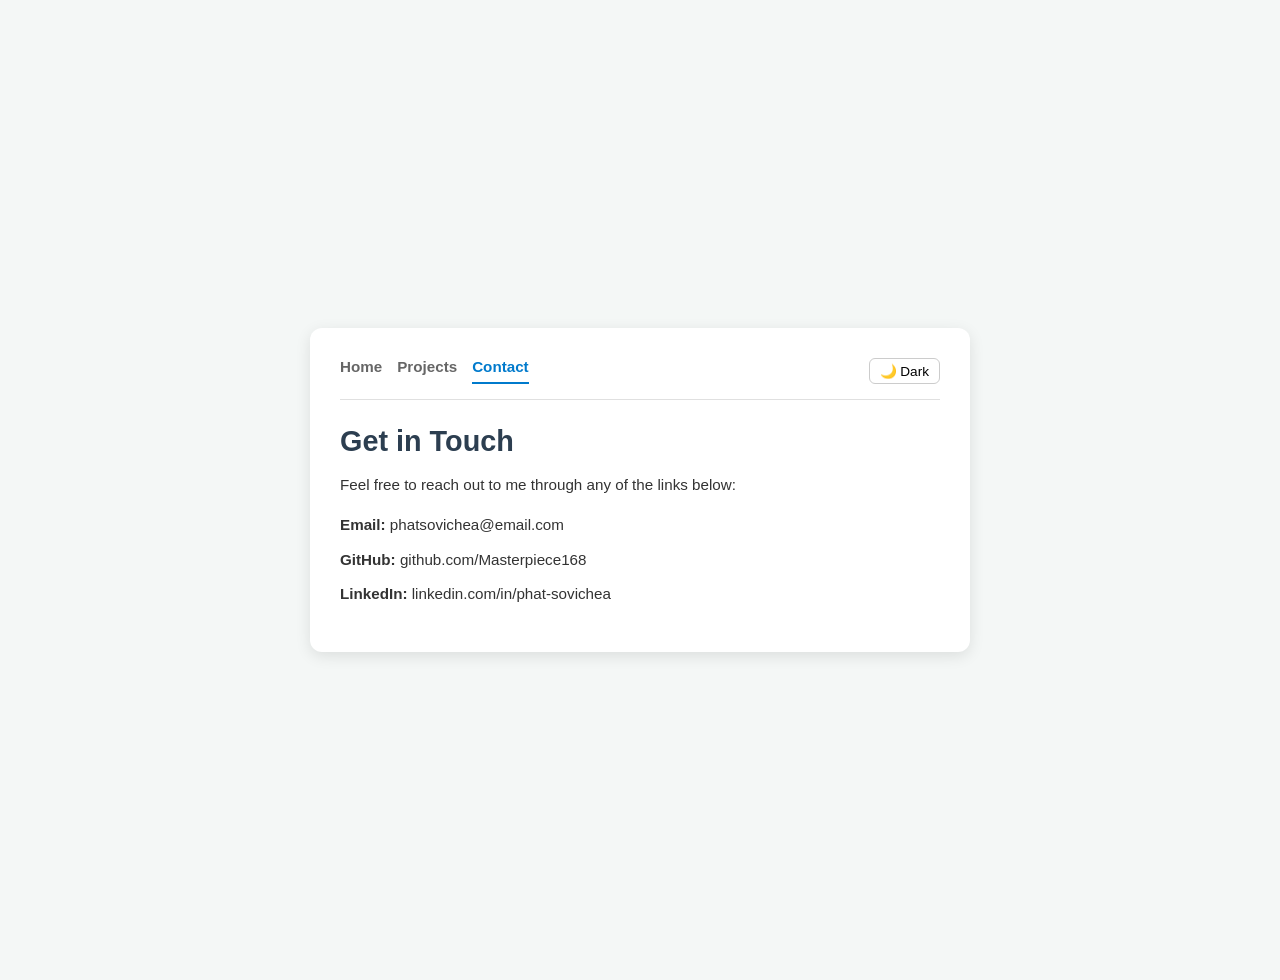
==== contact.html @ 4f184385 "Added dark mode feature" ====
<!DOCTYPE html>
<html lang="en">
<head>
    <meta charset="UTF-8">
    <meta name="viewport" content="width=device-width, initial-scale=1.0">
    <title>My Portfolio | Contact</title>
    <link rel="stylesheet" href="style.css">
</head>
<body>

    <div class="portfolio-card">
        <header>
            <nav class="navbar">
                <a href="index.html">Home</a>
                <a href="projects.html">Projects</a>
                <a href="contact.html" class="active">Contact</a>
                <button id="theme-toggle" class="theme-btn">🌙 Dark</button>
            </nav>
            <h1>Get in Touch</h1>
        </header>

        <main>
            <section>
                <p>Feel free to reach out to me through any of the links below:</p>
                <ul class="contact-links">
                    <li><strong>Email:</strong> phatsovichea@email.com</li>
                    <li><strong>GitHub:</strong> github.com/Masterpiece168</li>
                    <li><strong>LinkedIn:</strong> linkedin.com/in/phat-sovichea</li>
                </ul>
            </section>
        </main>
    </div>

    <script src="script.js"></script>

</body>
</html>
---- style.css ----
/* 1. Global Setup */
body {
    font-family: 'Segoe UI', Tahoma, Geneva, Verdana, sans-serif;
    background-color: #f4f7f6;
    color: #333333;
    margin: 0;
    padding: 40px 20px;
    display: flex;
    justify-content: center;
    align-items: center;
    min-height: 100vh;
}

/* 2. Main Card Container */
.portfolio-card {
    background-color: #ffffff;
    max-width: 600px;
    width: 100%;
    padding: 30px;
    border-radius: 12px;
    box-shadow: 0 4px 15px rgba(0, 0, 0, 0.1);
}

/* 3. Navigation Bar Styling */
.navbar {
    display: flex;
    gap: 15px;
    margin-bottom: 25px;
    border-bottom: 1px solid #e0e0e0;
    padding-bottom: 15px;
}

.navbar a {
    text-decoration: none;
    color: #666666;
    font-weight: 600;
    font-size: 0.95rem;
    transition: color 0.2s ease;
}

.navbar a:hover {
    color: #007acc;
}

.navbar a.active {
    color: #007acc;
    border-bottom: 2px solid #007acc;
    padding-bottom: 4px;
}

/* 4. Typography & Headers */
h1 {
    color: #2c3e50;
    margin: 0 0 8px 0;
    font-size: 1.8rem;
}

.subtitle {
    color: #007acc;
    font-weight: 600;
    margin: 0 0 20px 0;
}

h2 {
    color: #34495e;
    font-size: 1.2rem;
    margin-top: 15px;
    margin-bottom: 8px;
}

p, li {
    line-height: 1.6;
    font-size: 0.95rem;
}

/* 5. Project Cards */
.project-item {
    background-color: #f8fafc;
    border-left: 4px solid #007acc;
    padding: 12px 18px;
    margin-bottom: 15px;
    border-radius: 0 8px 8px 0;
}

.contact-links {
    list-style: none;
    padding-left: 0;
}

.contact-links li {
    margin-bottom: 10px;
}

/* 6. Dark Mode Styles */
body.dark-mode {
    background-color: #1a1a2e;
    color: #e0e0e0;
}

body.dark-mode .portfolio-card {
    background-color: #16213e;
    box-shadow: 0 4px 15px rgba(0, 0, 0, 0.5);
}

body.dark-mode h1, 
body.dark-mode h2 {
    color: #ffffff;
}

body.dark-mode .navbar a {
    color: #a0a0a0;
}

body.dark-mode .navbar a:hover,
body.dark-mode .navbar a.active {
    color: #4ea8de;
    border-color: #4ea8de;
}

body.dark-mode .project-item {
    background-color: #0f3460;
    border-left-color: #4ea8de;
}

/* Button Styling */
.theme-btn {
    margin-left: auto;
    background: transparent;
    border: 1px solid #ccc;
    padding: 4px 10px;
    border-radius: 6px;
    cursor: pointer;
    font-size: 0.85rem;
    transition: all 0.2s ease;
}

body.dark-mode .theme-btn {
    border-color: #4ea8de;
    color: #ffffff;
}
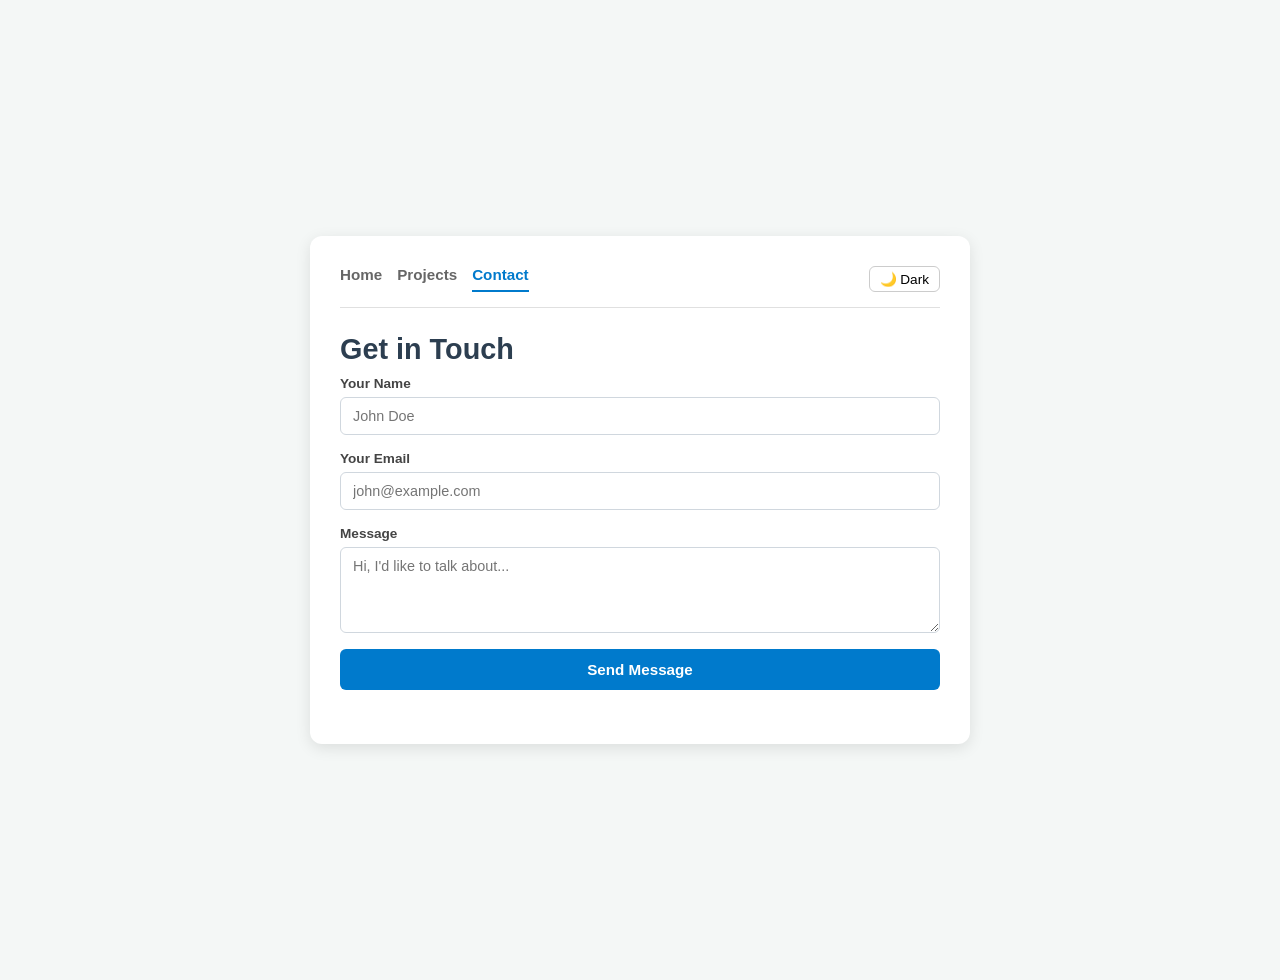
==== commit 0ec585fc: "Added interactive contact form with validation" ====
--- a/contact.html
+++ b/contact.html
@@ -20,18 +20,28 @@
         </header>
 
         <main>
-            <section>
-                <p>Feel free to reach out to me through any of the links below:</p>
-                <ul class="contact-links">
-                    <li><strong>Email:</strong> phatsovichea@email.com</li>
-                    <li><strong>GitHub:</strong> github.com/Masterpiece168</li>
-                    <li><strong>LinkedIn:</strong> linkedin.com/in/phat-sovichea</li>
-                </ul>
-            </section>
+            <form id="contact-form" action="https://formspree.io/f/xnppdezq" method="POST">
+                <div class="form-group">
+                    <label for="name">Your Name</label>
+                    <input type="text" id="name" name="name" placeholder="John Doe" required />
+                </div>
+
+                <div class="form-group">
+                    <label for="email">Your Email</label>
+                    <input type="email" id="email" name="email" placeholder="john@example.com" required />
+                </div>
+
+                <div class="form-group">
+                    <label for="message">Message</label>
+                    <textarea id="message" name="message" rows="4" placeholder="Hi, I'd like to talk about..." required></textarea>
+                </div>
+
+                <button type="submit" id="submit-btn" class="submit-btn">Send Message</button>
+                <div id="form-status" class="form-status"></div>
+            </form>
         </main>
     </div>
 
     <script src="script.js"></script>
-
 </body>
 </html>
--- a/style.css
+++ b/style.css
@@ -137,4 +137,175 @@
 body.dark-mode .theme-btn {
     border-color: #4ea8de;
     color: #ffffff;
+}
+
+/* 7. Search & Filter Bar */
+.filter-controls {
+    margin-bottom: 20px;
+    display: flex;
+    flex-direction: column;
+    gap: 12px;
+}
+
+#search-input {
+    width: 100%;
+    padding: 10px 14px;
+    border: 1px solid #d0d7de;
+    border-radius: 6px;
+    font-size: 0.9rem;
+    box-sizing: border-box;
+    outline: none;
+}
+
+#search-input:focus {
+    border-color: #007acc;
+}
+
+.filter-buttons {
+    display: flex;
+    gap: 8px;
+    flex-wrap: wrap;
+}
+
+.filter-btn {
+    background-color: #eef2f5;
+    border: none;
+    padding: 6px 14px;
+    border-radius: 20px;
+    font-size: 0.85rem;
+    cursor: pointer;
+    font-weight: 600;
+    color: #555555;
+    transition: all 0.2s ease;
+}
+
+.filter-btn:hover,
+.filter-btn.active {
+    background-color: #007acc;
+    color: #ffffff;
+}
+
+/* Tag Badges on Cards */
+.tags {
+    display: flex;
+    gap: 6px;
+    margin-top: 10px;
+}
+
+.tag-badge {
+    background-color: #e2e8f0;
+    color: #334155;
+    font-size: 0.75rem;
+    padding: 2px 8px;
+    border-radius: 4px;
+    font-weight: 600;
+}
+
+/* Dark Mode Overrides for Filters */
+body.dark-mode #search-input {
+    background-color: #0f3460;
+    border-color: #1f4287;
+    color: #ffffff;
+}
+
+body.dark-mode .filter-btn {
+    background-color: #0f3460;
+    color: #a0a0a0;
+}
+
+body.dark-mode .filter-btn:hover,
+body.dark-mode .filter-btn.active {
+    background-color: #4ea8de;
+    color: #ffffff;
+}
+
+body.dark-mode .tag-badge {
+    background-color: #1f4287;
+    color: #e0e0e0;
+}
+
+/* 8. Contact Form Styles */
+#contact-form {
+    display: flex;
+    flex-direction: column;
+    gap: 16px;
+    margin-top: 10px;
+}
+
+.form-group {
+    display: flex;
+    flex-direction: column;
+    gap: 6px;
+}
+
+.form-group label {
+    font-size: 0.85rem;
+    font-weight: 600;
+    color: #444444;
+}
+
+.form-group input,
+.form-group textarea {
+    padding: 10px 12px;
+    border: 1px solid #d0d7de;
+    border-radius: 6px;
+    font-size: 0.9rem;
+    font-family: inherit;
+    outline: none;
+    transition: border-color 0.2s ease;
+}
+
+.form-group input:focus,
+.form-group textarea:focus {
+    border-color: #007acc;
+}
+
+.submit-btn {
+    background-color: #007acc;
+    color: #ffffff;
+    border: none;
+    padding: 12px;
+    border-radius: 6px;
+    font-weight: 600;
+    font-size: 0.95rem;
+    cursor: pointer;
+    transition: background-color 0.2s ease;
+}
+
+.submit-btn:hover {
+    background-color: #005999;
+}
+
+.form-status {
+    font-size: 0.85rem;
+    margin-top: 8px;
+    font-weight: 600;
+}
+
+.form-status.success {
+    color: #2e7d32;
+}
+
+.form-status.error {
+    color: #d32f2f;
+}
+
+/* Dark Mode Overrides for Form */
+body.dark-mode .form-group label {
+    color: #e0e0e0;
+}
+
+body.dark-mode .form-group input,
+body.dark-mode .form-group textarea {
+    background-color: #0f3460;
+    border-color: #1f4287;
+    color: #ffffff;
+}
+
+body.dark-mode .submit-btn {
+    background-color: #4ea8de;
+}
+
+body.dark-mode .submit-btn:hover {
+    background-color: #3a86b7;
 }
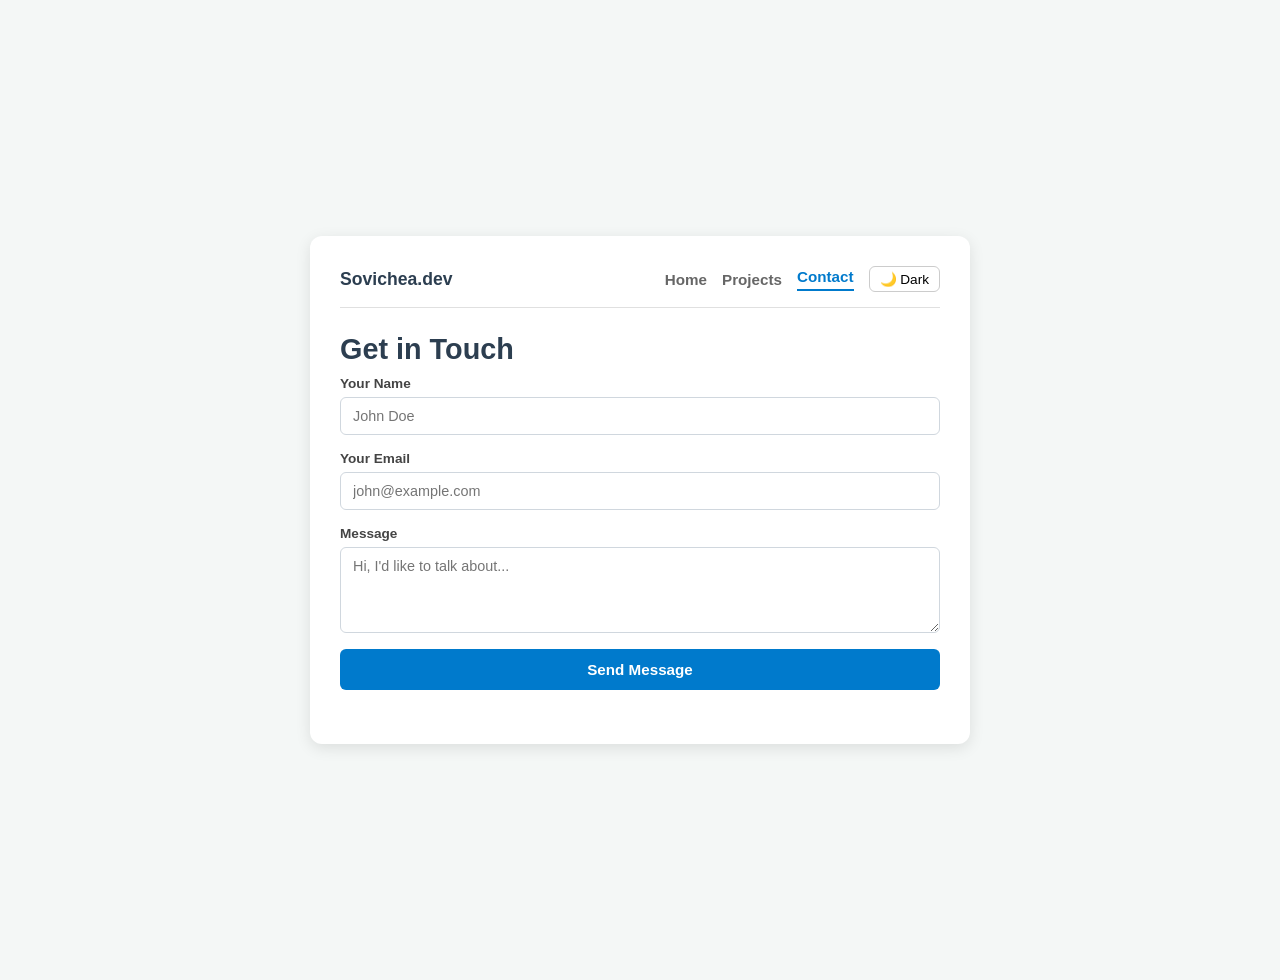
==== commit 5c93dad5: "Added mobile media queries and hamburger menu toggle" ====
--- a/contact.html
+++ b/contact.html
@@ -11,10 +11,15 @@
     <div class="portfolio-card">
         <header>
             <nav class="navbar">
-                <a href="index.html">Home</a>
-                <a href="projects.html">Projects</a>
-                <a href="contact.html" class="active">Contact</a>
-                <button id="theme-toggle" class="theme-btn">🌙 Dark</button>
+                <span class="logo">Sovichea.dev</span>
+                <button id="hamburger-btn" class="hamburger-btn" aria-label="Toggle Navigation">☰</button>
+                
+                <div id="nav-links" class="nav-links">
+                    <a href="index.html" class="nav-link">Home</a>
+                    <a href="projects.html" class="nav-link">Projects</a>
+                    <a href="contact.html" class="nav-link active">Contact</a>
+                    <button id="theme-toggle" class="theme-btn">🌙 Dark</button>
+                </div>
             </nav>
             <h1>Get in Touch</h1>
         </header>
--- a/style.css
+++ b/style.css
@@ -24,10 +24,24 @@
 /* 3. Navigation Bar Styling */
 .navbar {
     display: flex;
-    gap: 15px;
+    justify-content: space-between;
+    align-items: center;
     margin-bottom: 25px;
     border-bottom: 1px solid #e0e0e0;
     padding-bottom: 15px;
+    flex-wrap: wrap;
+}
+
+.logo {
+    font-weight: 700;
+    font-size: 1.1rem;
+    color: #2c3e50;
+}
+
+.nav-links {
+    display: flex;
+    align-items: center;
+    gap: 15px;
 }
 
 .navbar a {
@@ -46,6 +60,15 @@
     color: #007acc;
     border-bottom: 2px solid #007acc;
     padding-bottom: 4px;
+}
+
+.hamburger-btn {
+    display: none; /* Hidden on desktop screens */
+    background: transparent;
+    border: none;
+    font-size: 1.4rem;
+    cursor: pointer;
+    color: #333333;
 }
 
 /* 4. Typography & Headers */
@@ -308,4 +331,52 @@
 
 body.dark-mode .submit-btn:hover {
     background-color: #3a86b7;
+}
+
+/* 9. Mobile Responsive Media Queries */
+@media (max-width: 600px) {
+    body {
+        padding: 15px 10px;
+    }
+
+    .portfolio-card {
+        padding: 20px;
+    }
+
+    .hamburger-btn {
+        display: block; /* Show hamburger button on small screens */
+    }
+
+    .nav-links {
+        display: none; /* Hide navigation links by default on mobile */
+        flex-direction: column;
+        width: 100%;
+        gap: 12px;
+        margin-top: 15px;
+        padding-top: 15px;
+        border-top: 1px solid #e0e0e0;
+        align-items: flex-start;
+    }
+
+    .nav-links.active {
+        display: flex; /* Display links when active class is toggled */
+    }
+
+    .theme-btn {
+        margin-left: 0;
+        width: 100%;
+    }
+}
+
+/* Dark Mode Overrides for Mobile Menu */
+body.dark-mode .logo {
+    color: #ffffff;
+}
+
+body.dark-mode .hamburger-btn {
+    color: #ffffff;
+}
+
+body.dark-mode .nav-links {
+    border-top-color: #1f4287;
 }
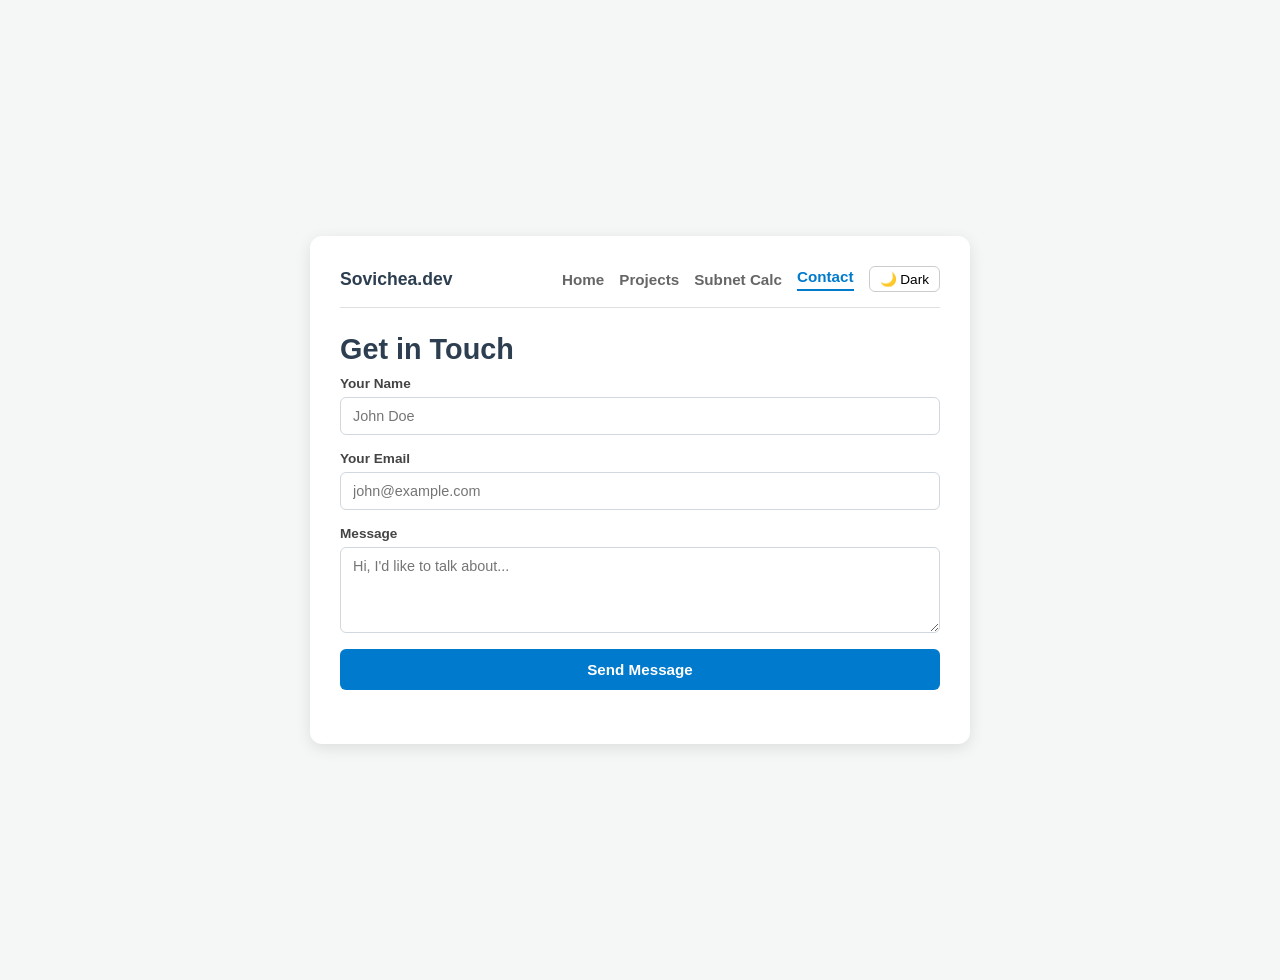
==== commit db29f837: "Added interactive IPv4 Subnet Calculator tool" ====
--- a/contact.html
+++ b/contact.html
@@ -17,6 +17,7 @@
                 <div id="nav-links" class="nav-links">
                     <a href="index.html" class="nav-link">Home</a>
                     <a href="projects.html" class="nav-link">Projects</a>
+                    <a href="subnet.html" class="nav-link">Subnet Calc</a>
                     <a href="contact.html" class="nav-link active">Contact</a>
                     <button id="theme-toggle" class="theme-btn">🌙 Dark</button>
                 </div>
--- a/style.css
+++ b/style.css
@@ -379,4 +379,181 @@
 
 body.dark-mode .nav-links {
     border-top-color: #1f4287;
+}
+
+/* 10. Live GitHub Stats & Repos */
+.github-section {
+    margin-top: 25px;
+    border-top: 1px solid #e0e0e0;
+    padding-top: 20px;
+}
+
+.github-stats-container {
+    display: flex;
+    gap: 15px;
+    margin-bottom: 20px;
+}
+
+.stat-box {
+    flex: 1;
+    background-color: #f8fafc;
+    border: 1px solid #e2e8f0;
+    padding: 12px;
+    border-radius: 8px;
+    text-align: center;
+}
+
+.stat-number {
+    display: block;
+    font-size: 1.4rem;
+    font-weight: 700;
+    color: #007acc;
+}
+
+.stat-label {
+    font-size: 0.8rem;
+    color: #64748b;
+}
+
+.github-repos-list {
+    display: flex;
+    flex-direction: column;
+    gap: 10px;
+}
+
+.repo-card {
+    background-color: #ffffff;
+    border: 1px solid #e2e8f0;
+    padding: 12px 16px;
+    border-radius: 8px;
+    text-decoration: none;
+    color: inherit;
+    transition: transform 0.2s ease, border-color 0.2s ease;
+}
+
+.repo-card:hover {
+    transform: translateY(-2px);
+    border-color: #007acc;
+}
+
+.repo-header {
+    display: flex;
+    justify-content: space-between;
+    align-items: center;
+}
+
+.repo-title {
+    font-weight: 600;
+    color: #007acc;
+    font-size: 0.95rem;
+}
+
+.repo-stars {
+    font-size: 0.8rem;
+    color: #64748b;
+}
+
+.repo-desc {
+    font-size: 0.85rem;
+    color: #475569;
+    margin: 6px 0 0 0;
+}
+
+.loading-text {
+    font-size: 0.85rem;
+    color: #888888;
+    font-style: italic;
+}
+
+/* Dark Mode Overrides for GitHub Section */
+body.dark-mode .github-section {
+    border-top-color: #1f4287;
+}
+
+body.dark-mode .stat-box {
+    background-color: #0f3460;
+    border-color: #1f4287;
+}
+
+body.dark-mode .stat-number {
+    color: #4ea8de;
+}
+
+body.dark-mode .stat-label {
+    color: #a0a0a0;
+}
+
+body.dark-mode .repo-card {
+    background-color: #0f3460;
+    border-color: #1f4287;
+}
+
+body.dark-mode .repo-title {
+    color: #4ea8de;
+}
+
+body.dark-mode .repo-desc,
+body.dark-mode .repo-stars {
+    color: #cbd5e1;
+}
+
+/* 11. Subnet Calculator Tool */
+.subnet-tool {
+    display: flex;
+    flex-direction: column;
+    gap: 16px;
+}
+
+.subnet-results-card {
+    background-color: #f8fafc;
+    border: 1px solid #e2e8f0;
+    border-radius: 8px;
+    padding: 16px;
+    margin-top: 10px;
+    display: flex;
+    flex-direction: column;
+    gap: 10px;
+}
+
+.result-row {
+    display: flex;
+    justify-content: space-between;
+    align-items: center;
+    border-bottom: 1px dashed #e2e8f0;
+    padding-bottom: 8px;
+    font-size: 0.9rem;
+}
+
+.result-row:last-child {
+    border-bottom: none;
+    padding-bottom: 0;
+}
+
+.result-label {
+    font-weight: 600;
+    color: #475569;
+}
+
+.result-val {
+    font-family: 'Courier New', Courier, monospace;
+    font-weight: 700;
+    color: #007acc;
+}
+
+/* Dark Mode Overrides for Subnet Tool */
+body.dark-mode .subnet-results-card {
+    background-color: #0f3460;
+    border-color: #1f4287;
+}
+
+body.dark-mode .result-row {
+    border-bottom-color: #1f4287;
+}
+
+body.dark-mode .result-label {
+    color: #cbd5e1;
+}
+
+body.dark-mode .result-val {
+    color: #4ea8de;
 }
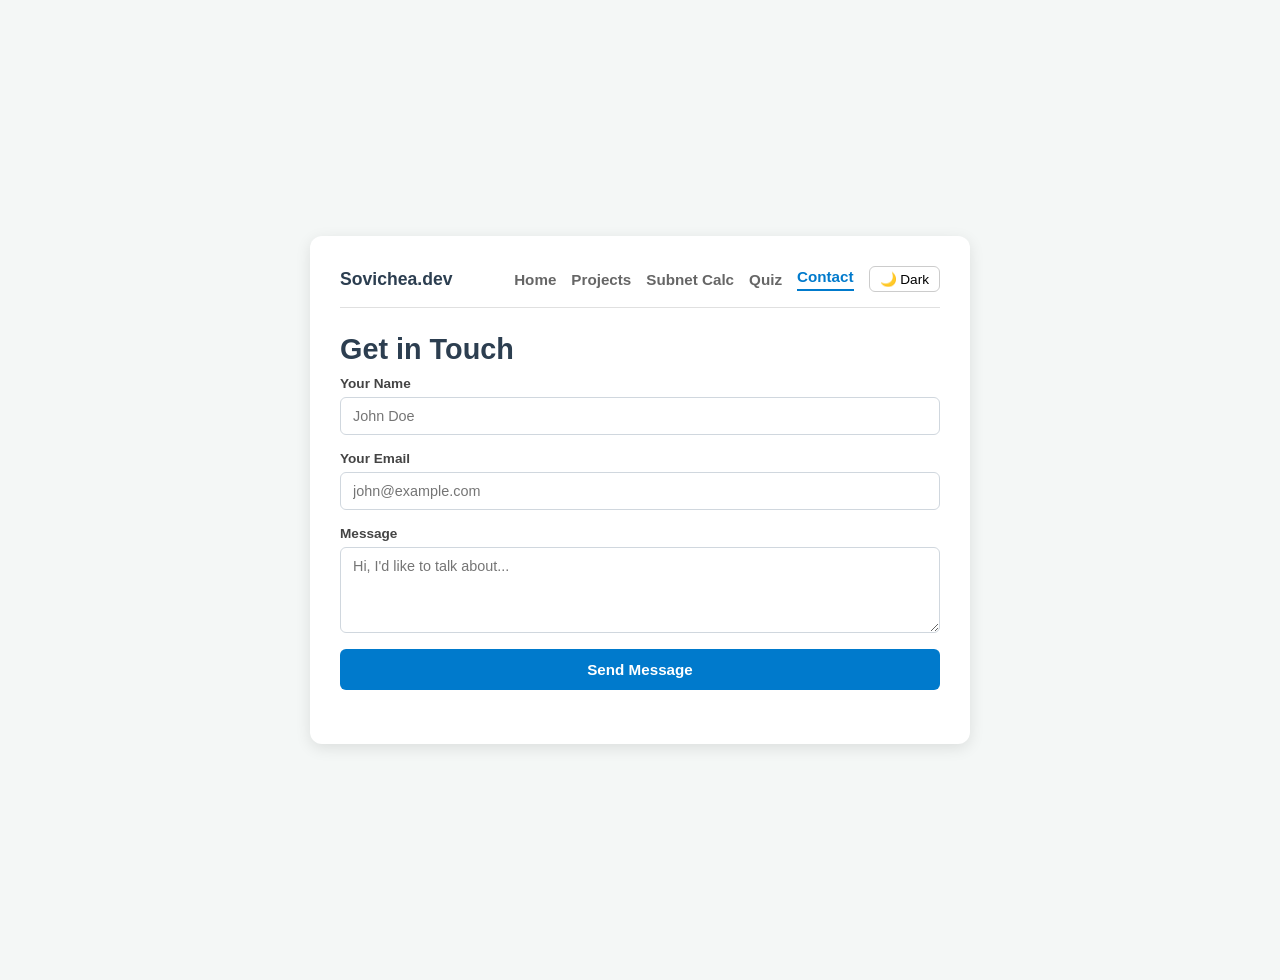
==== commit a7e24aee: "Added clean interactive CS and Networking quiz widget" ====
--- a/contact.html
+++ b/contact.html
@@ -18,6 +18,7 @@
                     <a href="index.html" class="nav-link">Home</a>
                     <a href="projects.html" class="nav-link">Projects</a>
                     <a href="subnet.html" class="nav-link">Subnet Calc</a>
+                    <a href="quiz.html" class="nav-link">Quiz</a>
                     <a href="contact.html" class="nav-link active">Contact</a>
                     <button id="theme-toggle" class="theme-btn">🌙 Dark</button>
                 </div>
--- a/style.css
+++ b/style.css
@@ -556,4 +556,84 @@
 
 body.dark-mode .result-val {
     color: #4ea8de;
+}
+
+/* 12. Knowledge Quiz Widget */
+.quiz-header {
+    display: flex;
+    justify-content: space-between;
+    font-size: 0.85rem;
+    font-weight: 600;
+    color: #64748b;
+    margin-bottom: 15px;
+}
+
+.options-container {
+    display: flex;
+    flex-direction: column;
+    gap: 10px;
+    margin: 20px 0;
+}
+
+.option-btn {
+    background-color: #f8fafc;
+    border: 1px solid #cbd5e1;
+    padding: 12px 16px;
+    border-radius: 8px;
+    font-size: 0.9rem;
+    text-align: left;
+    cursor: pointer;
+    transition: all 0.2s ease;
+    color: #334155;
+    font-weight: 500;
+}
+
+.option-btn:hover:not([disabled]) {
+    background-color: #e2e8f0;
+    border-color: #007acc;
+}
+
+.option-btn.correct {
+    background-color: #dcfce7;
+    border-color: #22c55e;
+    color: #15803d;
+}
+
+.option-btn.incorrect {
+    background-color: #fee2e2;
+    border-color: #ef4444;
+    color: #b91c1c;
+}
+
+.result-card {
+    text-align: center;
+    padding: 20px;
+}
+
+/* Dark Mode Overrides for Quiz */
+body.dark-mode .quiz-header {
+    color: #a0a0a0;
+}
+
+body.dark-mode .option-btn {
+    background-color: #0f3460;
+    border-color: #1f4287;
+    color: #e0e0e0;
+}
+
+body.dark-mode .option-btn:hover:not([disabled]) {
+    background-color: #1a4980;
+    border-color: #4ea8de;
+}
+
+body.dark-mode .option-btn.correct {
+    background-color: #064e3b;
+    border-color: #10b981;
+    color: #a7f3d0;
+}
+
+body.dark-mode .option-btn.incorrect {
+    background-color: #7f1d1d;
+    border-color: #f87171;
+    color: #fecaca;
 }
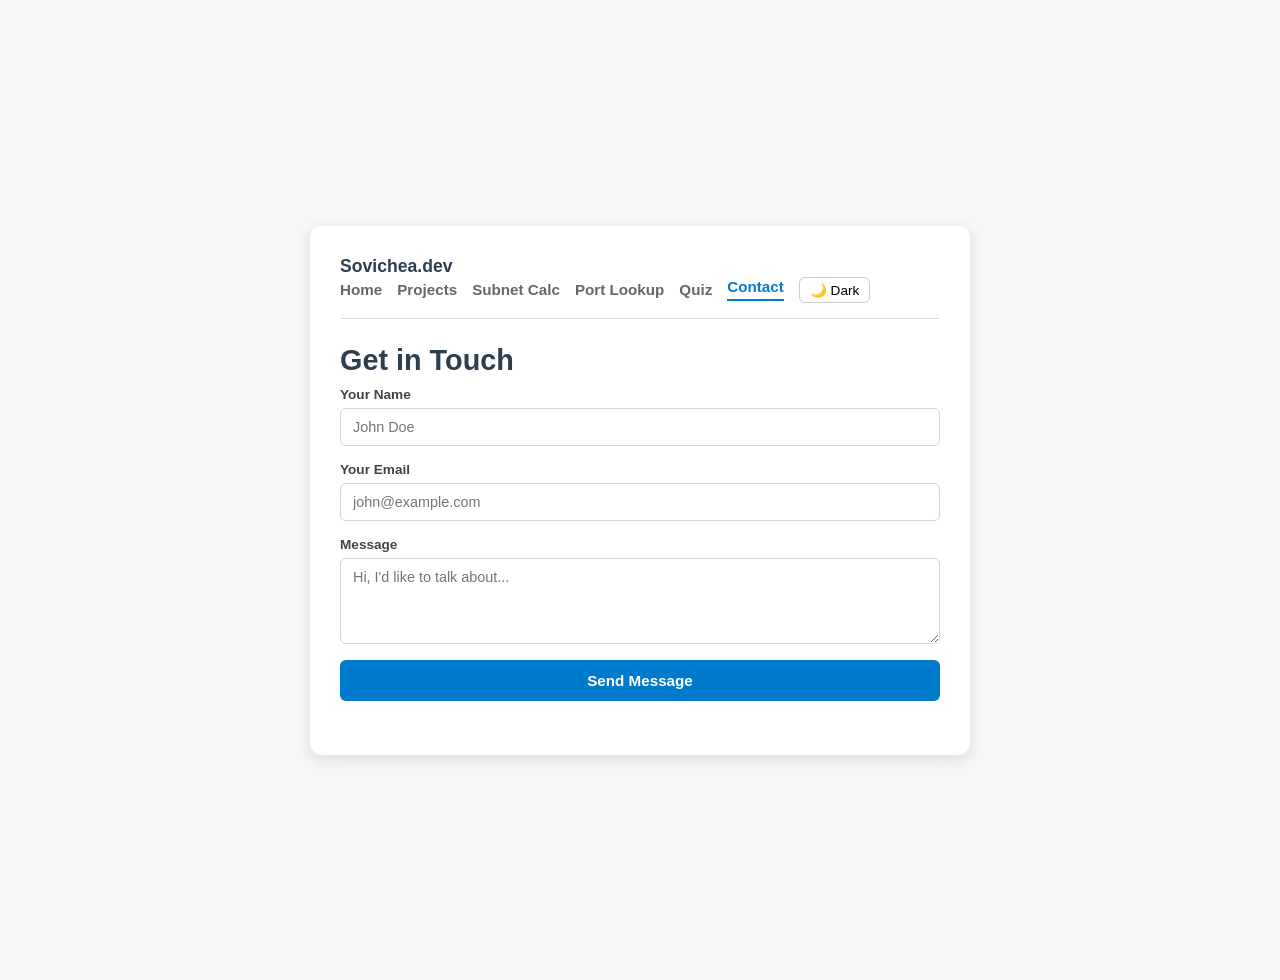
==== commit 31d62682: "Added interactive Port & Protocol Lookup tool" ====
--- a/contact.html
+++ b/contact.html
@@ -18,6 +18,7 @@
                     <a href="index.html" class="nav-link">Home</a>
                     <a href="projects.html" class="nav-link">Projects</a>
                     <a href="subnet.html" class="nav-link">Subnet Calc</a>
+                    <a href="ports.html" class="nav-link">Port Lookup</a>
                     <a href="quiz.html" class="nav-link">Quiz</a>
                     <a href="contact.html" class="nav-link active">Contact</a>
                     <button id="theme-toggle" class="theme-btn">🌙 Dark</button>
--- a/style.css
+++ b/style.css
@@ -636,4 +636,98 @@
     background-color: #7f1d1d;
     border-color: #f87171;
     color: #fecaca;
+}
+
+/* 13. Port & Protocol Lookup Tool */
+.ports-grid {
+    display: flex;
+    flex-direction: column;
+    gap: 12px;
+    margin-top: 15px;
+}
+
+.port-card {
+    background-color: #f8fafc;
+    border: 1px solid #e2e8f0;
+    border-left: 4px solid #007acc;
+    padding: 14px 18px;
+    border-radius: 0 8px 8px 0;
+    display: flex;
+    justify-content: space-between;
+    align-items: center;
+    transition: transform 0.2s ease, border-color 0.2s ease;
+}
+
+.port-card:hover {
+    transform: translateX(3px);
+}
+
+.port-info h2 {
+    margin: 0 0 4px 0;
+    font-size: 1.05rem;
+    color: #1e293b;
+}
+
+.port-info p {
+    margin: 0;
+    font-size: 0.85rem;
+    color: #64748b;
+}
+
+.port-badge-group {
+    display: flex;
+    flex-direction: column;
+    align-items: flex-end;
+    gap: 6px;
+}
+
+.port-number {
+    font-family: 'Courier New', Courier, monospace;
+    font-weight: 700;
+    font-size: 1.1rem;
+    color: #007acc;
+}
+
+.transport-badge {
+    background-color: #e0f2fe;
+    color: #0369a1;
+    font-size: 0.75rem;
+    font-weight: 600;
+    padding: 2px 8px;
+    border-radius: 12px;
+}
+
+/* Dark Mode Overrides for Port Lookup */
+body.dark-mode .port-card {
+    background-color: #0f3460;
+    border-color: #1f4287;
+    border-left-color: #4ea8de;
+}
+
+body.dark-mode .port-info h2 {
+    color: #ffffff;
+}
+
+body.dark-mode .port-info p {
+    color: #cbd5e1;
+}
+
+body.dark-mode .port-number {
+    color: #4ea8de;
+}
+
+body.dark-mode .transport-badge {
+    background-color: #1e3a8a;
+    color: #93c5fd;
+}
+
+body.dark-mode .port-filter-btn {
+    background-color: #0f3460;
+    color: #a0a0a0;
+}
+
+body.dark-mode .port-filter-btn:hover,
+body.dark-mode .port-filter-btn.active {
+    background-color: #4ea8de;
+    color: #ffffff;
 }
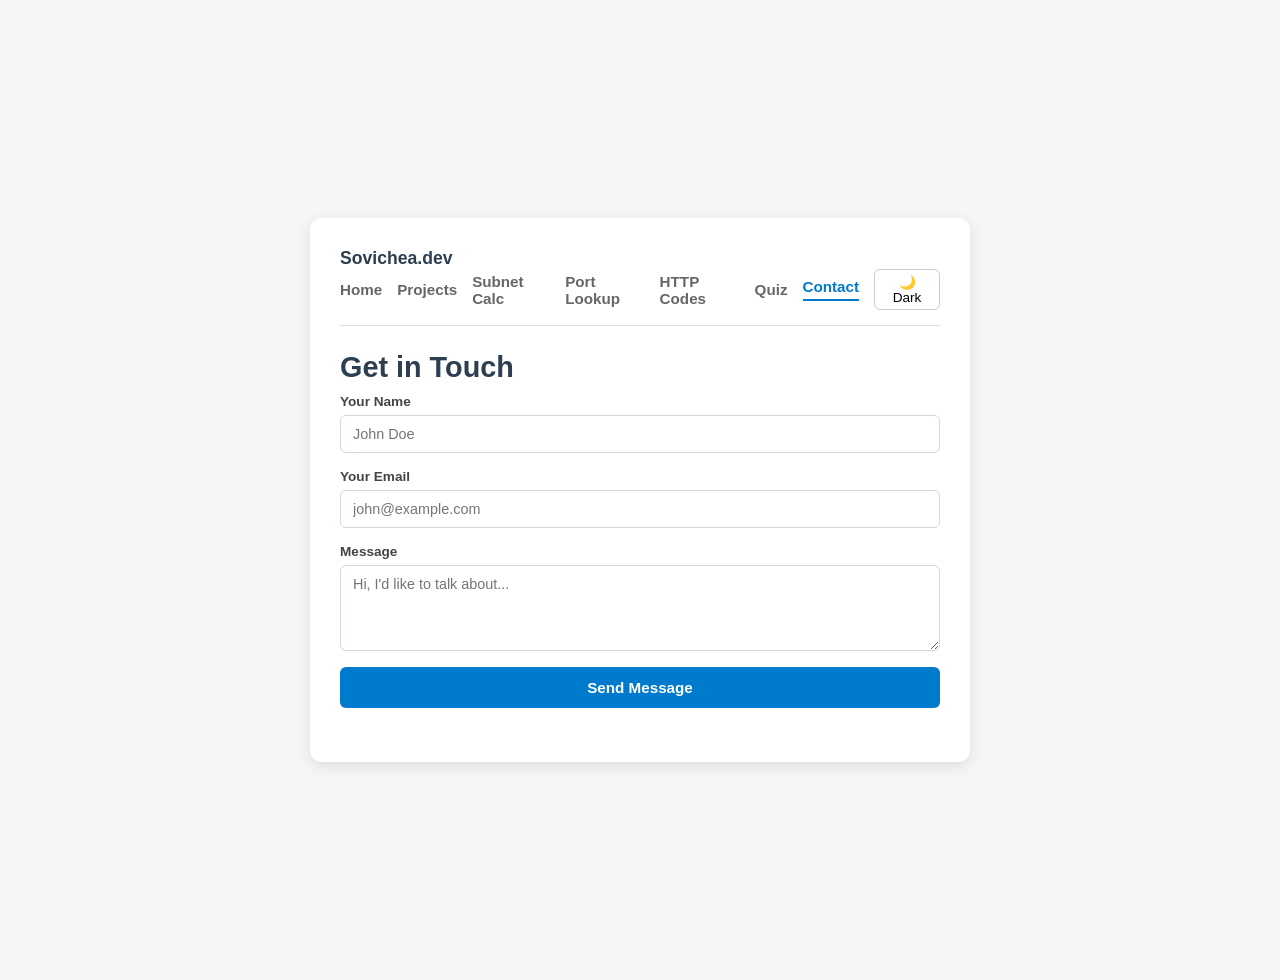
==== commit 1a897907: "Added interactive HTTP Status Code Explorer page" ====
--- a/contact.html
+++ b/contact.html
@@ -19,6 +19,7 @@
                     <a href="projects.html" class="nav-link">Projects</a>
                     <a href="subnet.html" class="nav-link">Subnet Calc</a>
                     <a href="ports.html" class="nav-link">Port Lookup</a>
+                    <a href="http.html" class="nav-link">HTTP Codes</a>
                     <a href="quiz.html" class="nav-link">Quiz</a>
                     <a href="contact.html" class="nav-link active">Contact</a>
                     <button id="theme-toggle" class="theme-btn">🌙 Dark</button>
--- a/style.css
+++ b/style.css
@@ -730,4 +730,66 @@
 body.dark-mode .port-filter-btn.active {
     background-color: #4ea8de;
     color: #ffffff;
+}
+
+/* 14. HTTP Status Code Explorer */
+.code-badge {
+    font-family: 'Courier New', Courier, monospace;
+    font-weight: 700;
+    font-size: 0.85rem;
+    padding: 3px 10px;
+    border-radius: 12px;
+}
+
+/* Category Badge Colors */
+.badge-2xx {
+    background-color: #dcfce7;
+    color: #15803d;
+}
+
+.badge-3xx {
+    background-color: #e0f2fe;
+    color: #0369a1;
+}
+
+.badge-4xx {
+    background-color: #fef3c7;
+    color: #b45309;
+}
+
+.badge-5xx {
+    background-color: #fee2e2;
+    color: #b91c1c;
+}
+
+/* Dark Mode Overrides for Badges */
+body.dark-mode .badge-2xx {
+    background-color: #064e3b;
+    color: #a7f3d0;
+}
+
+body.dark-mode .badge-3xx {
+    background-color: #1e3a8a;
+    color: #93c5fd;
+}
+
+body.dark-mode .badge-4xx {
+    background-color: #78350f;
+    color: #fde68a;
+}
+
+body.dark-mode .badge-5xx {
+    background-color: #7f1d1d;
+    color: #fecaca;
+}
+
+body.dark-mode .http-filter-btn {
+    background-color: #0f3460;
+    color: #a0a0a0;
+}
+
+body.dark-mode .http-filter-btn:hover,
+body.dark-mode .http-filter-btn.active {
+    background-color: #4ea8de;
+    color: #ffffff;
 }
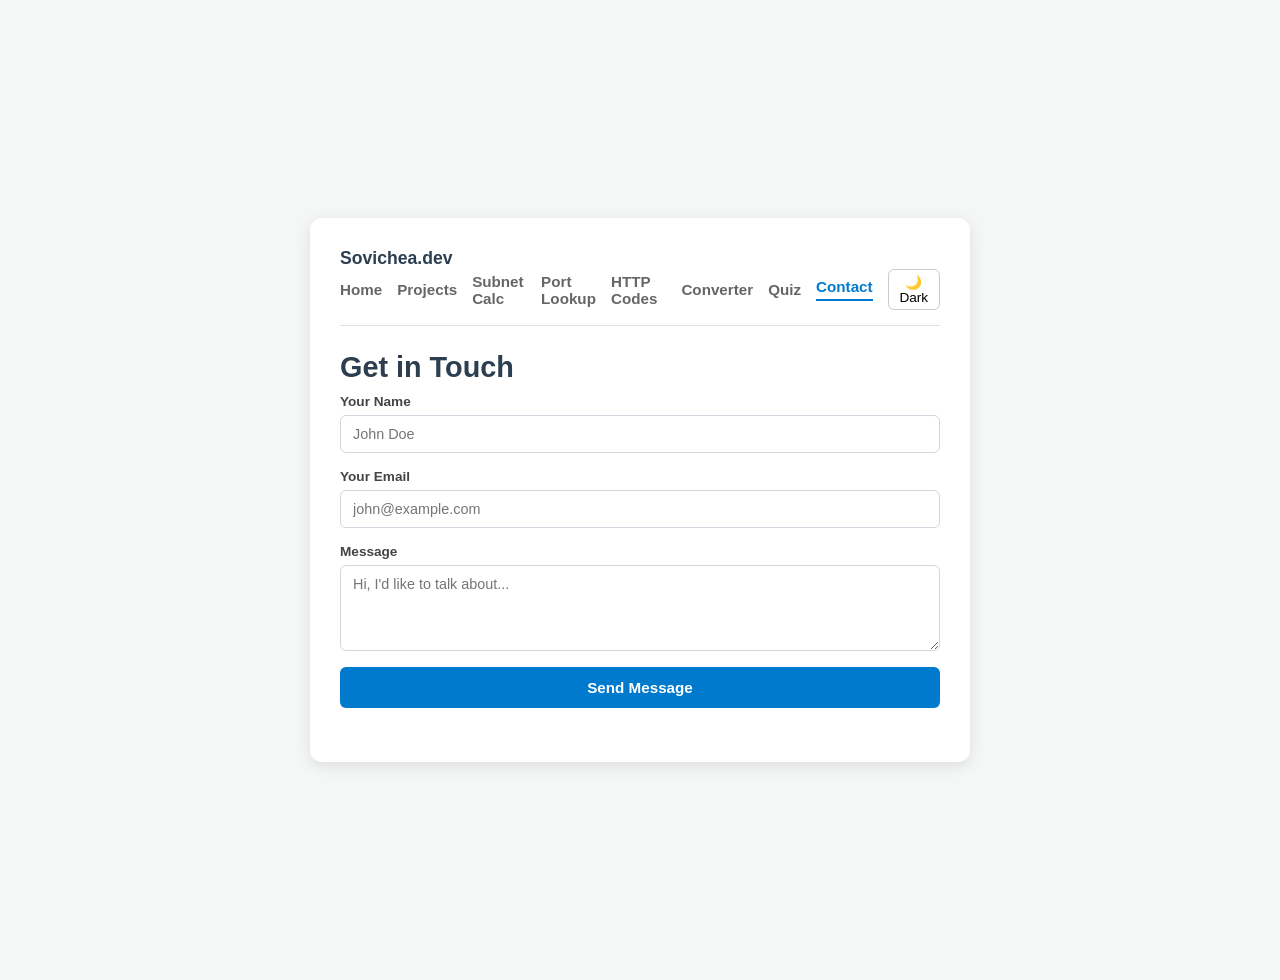
==== commit 36fcd6d8: "Added interactive Base & Number System Converter page" ====
--- a/contact.html
+++ b/contact.html
@@ -20,6 +20,7 @@
                     <a href="subnet.html" class="nav-link">Subnet Calc</a>
                     <a href="ports.html" class="nav-link">Port Lookup</a>
                     <a href="http.html" class="nav-link">HTTP Codes</a>
+                    <a href="converter.html" class="nav-link">Converter</a>
                     <a href="quiz.html" class="nav-link">Quiz</a>
                     <a href="contact.html" class="nav-link active">Contact</a>
                     <button id="theme-toggle" class="theme-btn">🌙 Dark</button>
--- a/style.css
+++ b/style.css
@@ -792,4 +792,55 @@
 body.dark-mode .http-filter-btn.active {
     background-color: #4ea8de;
     color: #ffffff;
+}
+
+/* 15. Base & Number System Converter */
+.converter-grid {
+    display: grid;
+    grid-template-columns: 1fr 1fr;
+    gap: 16px;
+    margin-bottom: 20px;
+}
+
+.converter-grid input {
+    font-family: 'Courier New', Courier, monospace;
+    font-weight: 700;
+}
+
+.section-divider {
+    border: none;
+    border-top: 1px solid #e0e0e0;
+    margin: 25px 0;
+}
+
+.text-encoder-section h2 {
+    font-size: 1.1rem;
+    margin-bottom: 12px;
+}
+
+.encoded-results {
+    background-color: #f8fafc;
+    border: 1px solid #e2e8f0;
+    border-radius: 8px;
+    padding: 14px;
+    margin-top: 12px;
+    display: flex;
+    flex-direction: column;
+    gap: 10px;
+}
+
+@media (max-width: 600px) {
+    .converter-grid {
+        grid-template-columns: 1fr;
+    }
+}
+
+/* Dark Mode Overrides for Converter */
+body.dark-mode .section-divider {
+    border-top-color: #1f4287;
+}
+
+body.dark-mode .encoded-results {
+    background-color: #0f3460;
+    border-color: #1f4287;
 }
